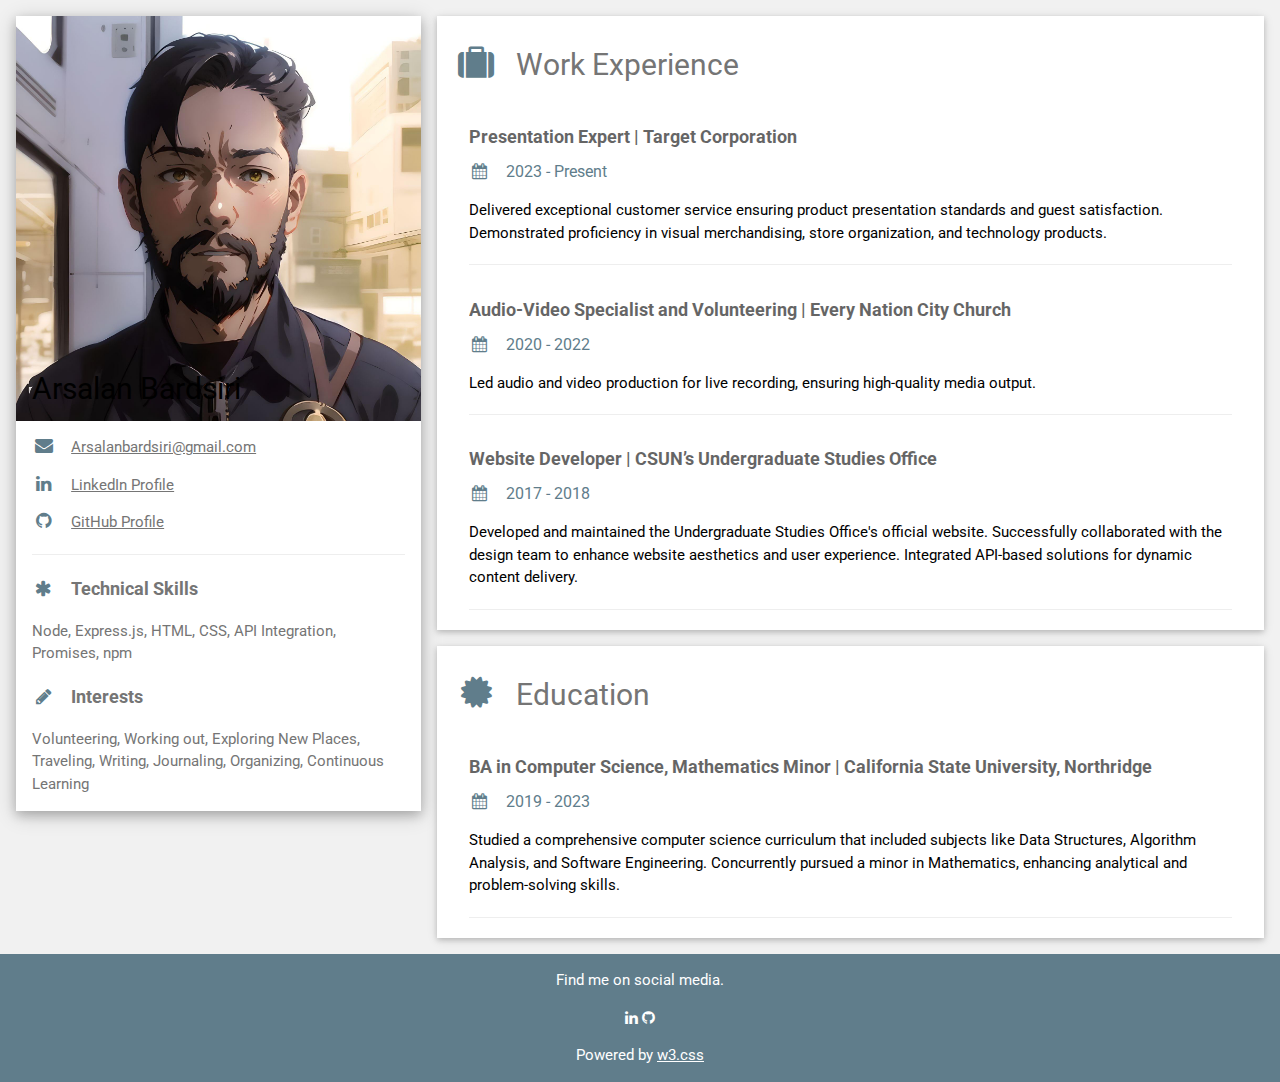
==== resume.html @ 6c51c991 "Repalce with old files, decided to only edit." ====
<!DOCTYPE html>
<html lang="en">
<head>
    <title>Arsalan Bardsiri's Resume</title>
    <meta charset="UTF-8">
    <meta name="viewport" content="width=device-width, initial-scale=1">
    <link rel="stylesheet" href="https://www.w3schools.com/w3css/4/w3.css">
    <link rel='stylesheet' href='https://fonts.googleapis.com/css?family=Roboto'>
    <link rel="stylesheet" href="https://cdnjs.cloudflare.com/ajax/libs/font-awesome/4.7.0/css/font-awesome.min.css">
    <style>
        html,body,h1,h2,h3,h4,h5,h6 {font-family: "Roboto", sans-serif}
    </style>
</head>
<body class="w3-light-grey">

<!-- Page Container -->
<div class="w3-content w3-margin-top" style="max-width:1400px;">

  <!-- The Grid -->
  <div class="w3-row-padding">
  
    <!-- Left Column -->
    <div class="w3-third">
    
      <div class="w3-white w3-text-grey w3-card-4">
        <div class="w3-display-container">
          <!-- Placeholder for profile image -->
          <img src="assets/images/profile.png" style="width:100%" alt="Avatar">
          <div class="w3-display-bottomleft w3-container w3-text-black">
            <h2>Arsalan Bardsiri</h2>
          </div>
        </div>
        <div class="w3-container">
          <p><i class="fa fa-envelope fa-fw w3-margin-right w3-large w3-text-blue-grey"></i><a href="mailto:Arsalanbardsiri@gmail.com">Arsalanbardsiri@gmail.com</a></p>
          <p><i class="fa fa-linkedin fa-fw w3-margin-right w3-large w3-text-blue-grey"></i><a href="https://www.linkedin.com/in/arsalan-bardsiri/">LinkedIn Profile</a></p>
          <p><i class="fa fa-github fa-fw w3-margin-right w3-large w3-text-blue-grey"></i><a href="https://github.com/arsalanbardsiri">GitHub Profile</a></p>
          <hr>

          <p class="w3-large w3-text-theme"><b><i class="fa fa-asterisk fa-fw w3-margin-right w3-text-blue-grey"></i>Technical Skills</b></p>
          <p>Node, Express.js, HTML, CSS, API Integration, Promises, npm</p>

          <p class="w3-large w3-text-theme"><b><i class="fa fa-pencil fa-fw w3-margin-right w3-text-blue-grey"></i>Interests</b></p>
          <p>Volunteering, Working out, Exploring New Places, Traveling, Writing, Journaling, Organizing, Continuous Learning</p>
        </div>
      </div><br>

    <!-- End Left Column -->
    </div>

    <!-- Right Column -->
    <div class="w3-twothird">
    
      <div class="w3-container w3-card w3-white w3-margin-bottom">
        <h2 class="w3-text-grey w3-padding-16"><i class="fa fa-suitcase fa-fw w3-margin-right w3-xxlarge w3-text-blue-grey"></i>Work Experience</h2>
        <!-- Work Experience 1 -->
        <div class="w3-container">
          <h5 class="w3-opacity"><b>Presentation Expert | Target Corporation</b></h5>
          <h6 class="w3-text-blue-grey"><i class="fa fa-calendar fa-fw w3-margin-right"></i>2023 - Present</h6>
          <p>Delivered exceptional customer service ensuring product presentation standards and guest satisfaction. Demonstrated proficiency in visual merchandising, store organization, and technology products.</p>
          <hr>
        </div>
        <!-- Work Experience 2 -->
        <div class="w3-container">
          <h5 class="w3-opacity"><b>Audio-Video Specialist and Volunteering | Every Nation City Church</b></h5>
          <h6 class="w3-text-blue-grey"><i class="fa fa-calendar fa-fw w3-margin-right"></i>2020 - 2022</h6>
          <p>Led audio and video production for live recording, ensuring high-quality media output.</p>
          <hr>
        </div>
        <!-- Work Experience 3 -->
        <div class="w3-container">
          <h5 class="w3-opacity"><b>Website Developer | CSUN’s Undergraduate Studies Office</b></h5>
          <h6 class="w3-text-blue-grey"><i class="fa fa-calendar fa-fw w3-margin-right"></i>2017 - 2018</h6>
          <p>Developed and maintained the Undergraduate Studies Office's official website. Successfully collaborated with the design team to enhance website aesthetics and user experience. Integrated API-based solutions for dynamic content delivery.</p>
          <hr>
        </div>
      </div>

      <div class="w3-container w3-card w3-white">
        <h2 class="w3-text-grey w3-padding-16"><i class="fa fa-certificate fa-fw w3-margin-right w3-xxlarge w3-text-blue-grey"></i>Education</h2>
        <!-- Education 1 -->
        <div class="w3-container">
          <h5 class="w3-opacity"><b>BA in Computer Science, Mathematics Minor | California State University, Northridge</b></h5>
          <h6 class="w3-text-blue-grey"><i class="fa fa-calendar fa-fw w3-margin-right"></i>2019 - 2023</h6>
          <p>Studied a comprehensive computer science curriculum that included subjects like Data Structures, Algorithm Analysis, and Software Engineering. Concurrently pursued a minor in Mathematics, enhancing analytical and problem-solving skills.</p>
          <hr>
        </div>
      </div>

    <!-- End Right Column -->
    </div>
    
  <!-- End Grid -->
  </div>
  
  <!-- Footer -->
  <footer class="w3-container w3-blue-grey w3-center w3-margin-top">
    <p>Find me on social media.</p>
    <i class="fa fa-linkedin w3-hover-opacity"></i>
    <i class="fa fa-github w3-hover-opacity"></i>
    <p>Powered by <a href="https://www.w3schools.com/w3css/default.asp" target="_blank" class="w3-hover-text-green">w3.css</a></p>
  </footer>

<!-- End Page Container -->
</div>
</body>
</html>
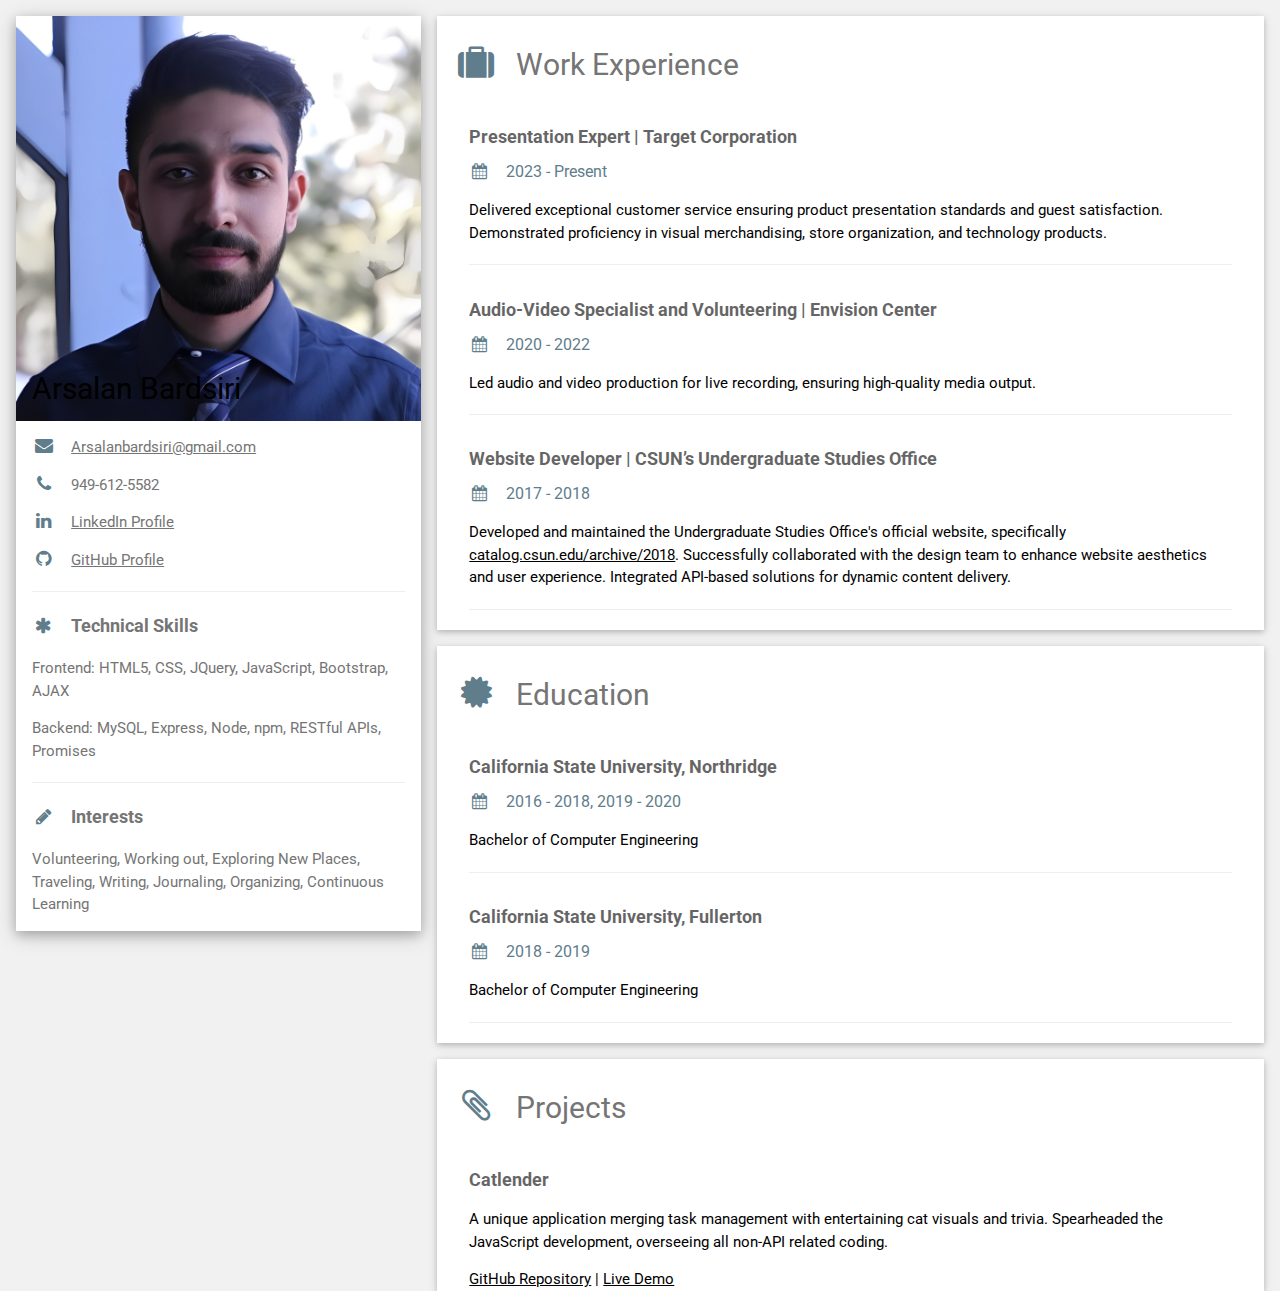
==== commit 9d8de833: "digital resume update." ====
--- a/resume.html
+++ b/resume.html
@@ -1,9 +1,9 @@
 <!DOCTYPE html>
 <html lang="en">
 <head>
-    <title>Arsalan Bardsiri's Resume</title>
     <meta charset="UTF-8">
     <meta name="viewport" content="width=device-width, initial-scale=1">
+    <title>Arsalan Bardsiri's Resume</title>
     <link rel="stylesheet" href="https://www.w3schools.com/w3css/4/w3.css">
     <link rel='stylesheet' href='https://fonts.googleapis.com/css?family=Roboto'>
     <link rel="stylesheet" href="https://cdnjs.cloudflare.com/ajax/libs/font-awesome/4.7.0/css/font-awesome.min.css">
@@ -12,95 +12,81 @@
     </style>
 </head>
 <body class="w3-light-grey">
+<div class="w3-content w3-margin-top" style="max-width:1400px;">
+    <div class="w3-row-padding">
+        <div class="w3-third">
+            <div class="w3-white w3-text-grey w3-card-4">
+                <div class="w3-display-container">
+                    <img src="assets/images/profile.png" style="width:100%" alt="Avatar">
+                    <div class="w3-display-bottomleft w3-container w3-text-black">
+                        <h2>Arsalan Bardsiri</h2>
+                    </div>
+                </div>
+                <div class="w3-container">
+                    <p><i class="fa fa-envelope fa-fw w3-margin-right w3-large w3-text-blue-grey"></i><a href="mailto:Arsalanbardsiri@gmail.com">Arsalanbardsiri@gmail.com</a></p>
+                    <p><i class="fa fa-phone fa-fw w3-margin-right w3-large w3-text-blue-grey"></i>949-612-5582</p>
+                    <p><i class="fa fa-linkedin fa-fw w3-margin-right w3-large w3-text-blue-grey"></i><a href="https://www.linkedin.com/in/arsalan-bardsiri/">LinkedIn Profile</a></p>
+                    <p><i class="fa fa-github fa-fw w3-margin-right w3-large w3-text-blue-grey"></i><a href="https://github.com/arsalanbardsiri">GitHub Profile</a></p>
+                    <hr>
+                    <p class="w3-large w3-text-theme"><b><i class="fa fa-asterisk fa-fw w3-margin-right w3-text-blue-grey"></i>Technical Skills</b></p>
+                    <p>Frontend: HTML5, CSS, JQuery, JavaScript, Bootstrap, AJAX</p>
+                    <p>Backend: MySQL, Express, Node, npm, RESTful APIs, Promises</p>
+                    <hr>
+                    <p class="w3-large w3-text-theme"><b><i class="fa fa-pencil fa-fw w3-margin-right w3-text-blue-grey"></i>Interests</b></p>
+                    <p>Volunteering, Working out, Exploring New Places, Traveling, Writing, Journaling, Organizing, Continuous Learning</p>
+                </div>
+            </div><br>
+        </div>
 
-<!-- Page Container -->
-<div class="w3-content w3-margin-top" style="max-width:1400px;">
+        <div class="w3-twothird">
+            <div class="w3-container w3-card w3-white w3-margin-bottom">
+                <h2 class="w3-text-grey w3-padding-16"><i class="fa fa-suitcase fa-fw w3-margin-right w3-xxlarge w3-text-blue-grey"></i>Work Experience</h2>
+                <div class="w3-container">
+                    <h5 class="w3-opacity"><b>Presentation Expert | Target Corporation</b></h5>
+                    <h6 class="w3-text-blue-grey"><i class="fa fa-calendar fa-fw w3-margin-right"></i>2023 - Present</h6>
+                    <p>Delivered exceptional customer service ensuring product presentation standards and guest satisfaction. Demonstrated proficiency in visual merchandising, store organization, and technology products.</p>
+                    <hr>
+                </div>
+                <div class="w3-container">
+                    <h5 class="w3-opacity"><b>Audio-Video Specialist and Volunteering | Envision Center</b></h5>
+                    <h6 class="w3-text-blue-grey"><i class="fa fa-calendar fa-fw w3-margin-right"></i>2020 - 2022</h6>
+                    <p>Led audio and video production for live recording, ensuring high-quality media output.</p>
+                    <hr>
+                </div>
+                <div class="w3-container">
+                    <h5 class="w3-opacity"><b>Website Developer | CSUN’s Undergraduate Studies Office</b></h5>
+                    <h6 class="w3-text-blue-grey"><i class="fa fa-calendar fa-fw w3-margin-right"></i>2017 - 2018</h6>
+                    <p>Developed and maintained the Undergraduate Studies Office's official website, specifically <a href="https://catalog.csun.edu/archive/2018" target="_blank">catalog.csun.edu/archive/2018</a>. Successfully collaborated with the design team to enhance website aesthetics and user experience. Integrated API-based solutions for dynamic content delivery.</p>
+                    <hr>
+                </div>
+            </div>
 
-  <!-- The Grid -->
-  <div class="w3-row-padding">
-  
-    <!-- Left Column -->
-    <div class="w3-third">
-    
-      <div class="w3-white w3-text-grey w3-card-4">
-        <div class="w3-display-container">
-          <!-- Placeholder for profile image -->
-          <img src="assets/images/profile.png" style="width:100%" alt="Avatar">
-          <div class="w3-display-bottomleft w3-container w3-text-black">
-            <h2>Arsalan Bardsiri</h2>
-          </div>
+            <div class="w3-container w3-card w3-white w3-margin-bottom">
+                <h2 class="w3-text-grey w3-padding-16"><i class="fa fa-certificate fa-fw w3-margin-right w3-xxlarge w3-text-blue-grey"></i>Education</h2>
+                <div class="w3-container">
+                    <h5 class="w3-opacity"><b>California State University, Northridge</b></h5>
+                    <h6 class="w3-text-blue-grey"><i class="fa fa-calendar fa-fw w3-margin-right"></i>2016 - 2018, 2019 - 2020</h6>
+                    <p>Bachelor of Computer Engineering</p>
+                    <hr>
+                </div>
+                <div class="w3-container">
+                    <h5 class="w3-opacity"><b>California State University, Fullerton</b></h5>
+                    <h6 class="w3-text-blue-grey"><i class="fa fa-calendar fa-fw w3-margin-right"></i>2018 - 2019</h6>
+                    <p>Bachelor of Computer Engineering</p>
+                    <hr>
+                </div>
+            </div>
+
+            <div class="w3-container w3-card w3-white">
+                <h2 class="w3-text-grey w3-padding-16"><i class="fa fa-paperclip fa-fw w3-margin-right w3-xxlarge w3-text-blue-grey"></i>Projects</h2>
+                <div class="w3-container">
+                    <h5 class="w3-opacity"><b>Catlender</b></h5>
+                    <p>A unique application merging task management with entertaining cat visuals and trivia. Spearheaded the JavaScript development, overseeing all non-API related coding.</p>
+                    <a href="https://github.com/arsalanbardsiri/Catlender" target="_blank">GitHub Repository</a> | <a href="https://tdavids215.github.io/Catlender/" target="_blank">Live Demo</a>
+                </div>
+            </div>
         </div>
-        <div class="w3-container">
-          <p><i class="fa fa-envelope fa-fw w3-margin-right w3-large w3-text-blue-grey"></i><a href="mailto:Arsalanbardsiri@gmail.com">Arsalanbardsiri@gmail.com</a></p>
-          <p><i class="fa fa-linkedin fa-fw w3-margin-right w3-large w3-text-blue-grey"></i><a href="https://www.linkedin.com/in/arsalan-bardsiri/">LinkedIn Profile</a></p>
-          <p><i class="fa fa-github fa-fw w3-margin-right w3-large w3-text-blue-grey"></i><a href="https://github.com/arsalanbardsiri">GitHub Profile</a></p>
-          <hr>
-
-          <p class="w3-large w3-text-theme"><b><i class="fa fa-asterisk fa-fw w3-margin-right w3-text-blue-grey"></i>Technical Skills</b></p>
-          <p>Node, Express.js, HTML, CSS, API Integration, Promises, npm</p>
-
-          <p class="w3-large w3-text-theme"><b><i class="fa fa-pencil fa-fw w3-margin-right w3-text-blue-grey"></i>Interests</b></p>
-          <p>Volunteering, Working out, Exploring New Places, Traveling, Writing, Journaling, Organizing, Continuous Learning</p>
-        </div>
-      </div><br>
-
-    <!-- End Left Column -->
     </div>
-
-    <!-- Right Column -->
-    <div class="w3-twothird">
-    
-      <div class="w3-container w3-card w3-white w3-margin-bottom">
-        <h2 class="w3-text-grey w3-padding-16"><i class="fa fa-suitcase fa-fw w3-margin-right w3-xxlarge w3-text-blue-grey"></i>Work Experience</h2>
-        <!-- Work Experience 1 -->
-        <div class="w3-container">
-          <h5 class="w3-opacity"><b>Presentation Expert | Target Corporation</b></h5>
-          <h6 class="w3-text-blue-grey"><i class="fa fa-calendar fa-fw w3-margin-right"></i>2023 - Present</h6>
-          <p>Delivered exceptional customer service ensuring product presentation standards and guest satisfaction. Demonstrated proficiency in visual merchandising, store organization, and technology products.</p>
-          <hr>
-        </div>
-        <!-- Work Experience 2 -->
-        <div class="w3-container">
-          <h5 class="w3-opacity"><b>Audio-Video Specialist and Volunteering | Every Nation City Church</b></h5>
-          <h6 class="w3-text-blue-grey"><i class="fa fa-calendar fa-fw w3-margin-right"></i>2020 - 2022</h6>
-          <p>Led audio and video production for live recording, ensuring high-quality media output.</p>
-          <hr>
-        </div>
-        <!-- Work Experience 3 -->
-        <div class="w3-container">
-          <h5 class="w3-opacity"><b>Website Developer | CSUN’s Undergraduate Studies Office</b></h5>
-          <h6 class="w3-text-blue-grey"><i class="fa fa-calendar fa-fw w3-margin-right"></i>2017 - 2018</h6>
-          <p>Developed and maintained the Undergraduate Studies Office's official website. Successfully collaborated with the design team to enhance website aesthetics and user experience. Integrated API-based solutions for dynamic content delivery.</p>
-          <hr>
-        </div>
-      </div>
-
-      <div class="w3-container w3-card w3-white">
-        <h2 class="w3-text-grey w3-padding-16"><i class="fa fa-certificate fa-fw w3-margin-right w3-xxlarge w3-text-blue-grey"></i>Education</h2>
-        <!-- Education 1 -->
-        <div class="w3-container">
-          <h5 class="w3-opacity"><b>BA in Computer Science, Mathematics Minor | California State University, Northridge</b></h5>
-          <h6 class="w3-text-blue-grey"><i class="fa fa-calendar fa-fw w3-margin-right"></i>2019 - 2023</h6>
-          <p>Studied a comprehensive computer science curriculum that included subjects like Data Structures, Algorithm Analysis, and Software Engineering. Concurrently pursued a minor in Mathematics, enhancing analytical and problem-solving skills.</p>
-          <hr>
-        </div>
-      </div>
-
-    <!-- End Right Column -->
-    </div>
-    
-  <!-- End Grid -->
-  </div>
-  
-  <!-- Footer -->
-  <footer class="w3-container w3-blue-grey w3-center w3-margin-top">
-    <p>Find me on social media.</p>
-    <i class="fa fa-linkedin w3-hover-opacity"></i>
-    <i class="fa fa-github w3-hover-opacity"></i>
-    <p>Powered by <a href="https://www.w3schools.com/w3css/default.asp" target="_blank" class="w3-hover-text-green">w3.css</a></p>
-  </footer>
-
-<!-- End Page Container -->
 </div>
 </body>
 </html>
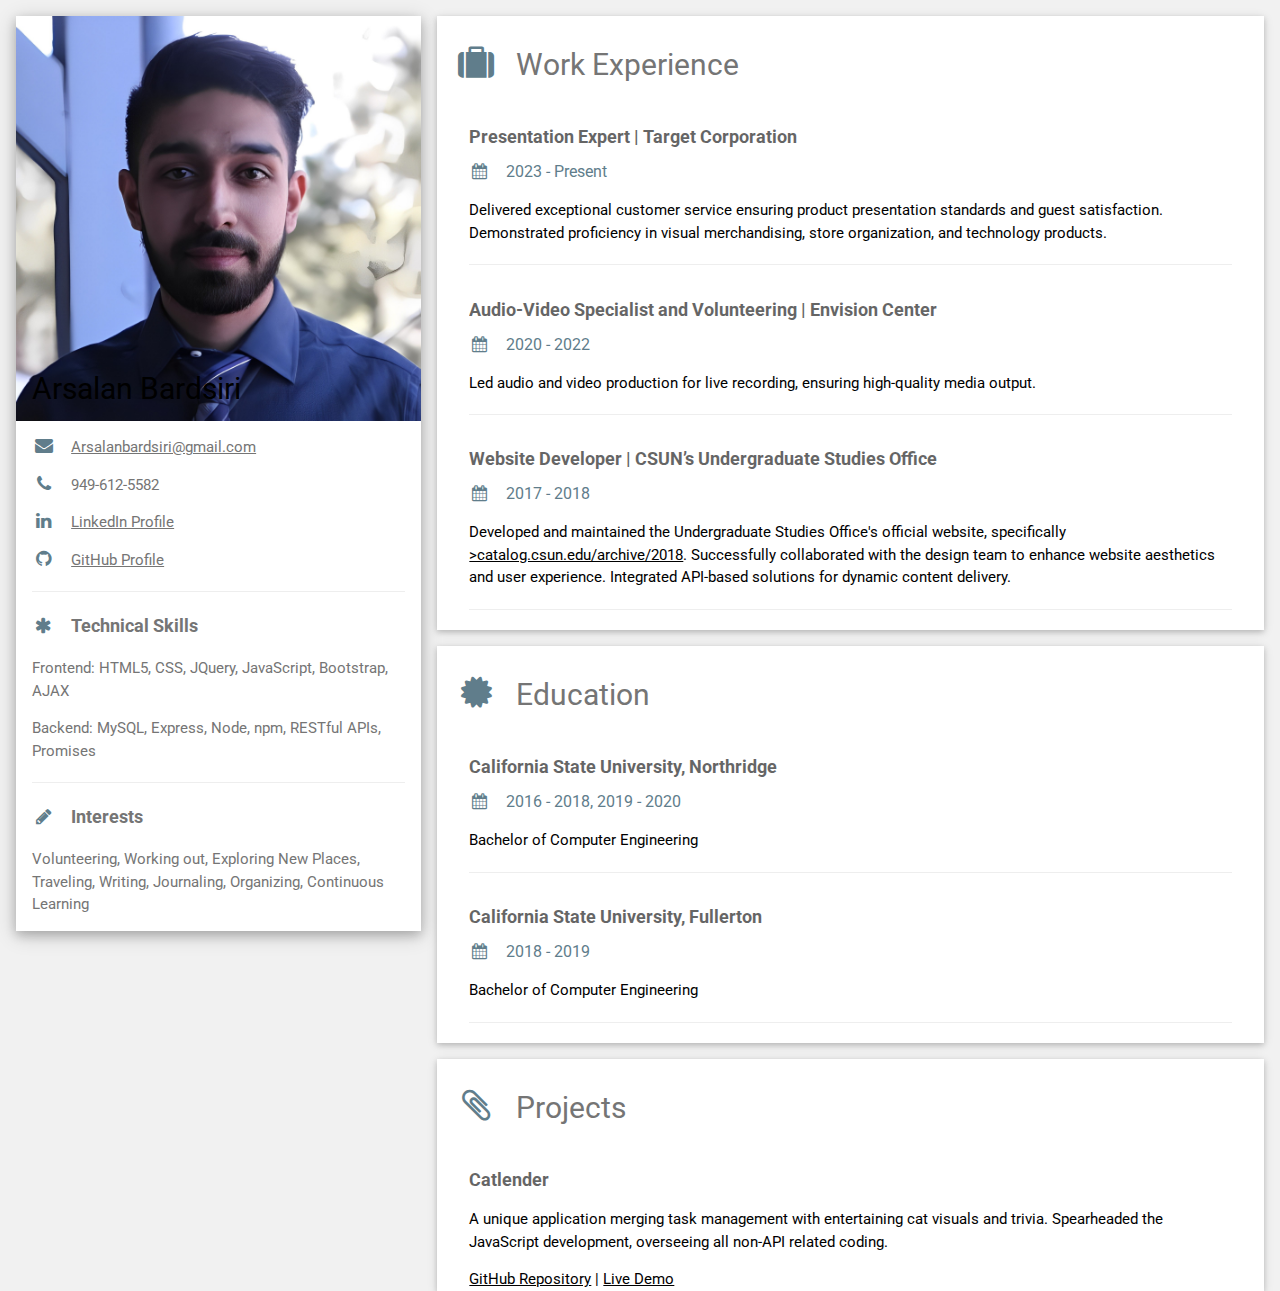
==== commit c0cfb122: "Resume updated." ====
--- a/resume.html
+++ b/resume.html
@@ -1,92 +1,222 @@
 <!DOCTYPE html>
 <html lang="en">
-<head>
-    <meta charset="UTF-8">
-    <meta name="viewport" content="width=device-width, initial-scale=1">
+  <head>
+    <meta charset="UTF-8" />
+    <meta name="viewport" content="width=device-width, initial-scale=1" />
     <title>Arsalan Bardsiri's Resume</title>
-    <link rel="stylesheet" href="https://www.w3schools.com/w3css/4/w3.css">
-    <link rel='stylesheet' href='https://fonts.googleapis.com/css?family=Roboto'>
-    <link rel="stylesheet" href="https://cdnjs.cloudflare.com/ajax/libs/font-awesome/4.7.0/css/font-awesome.min.css">
+    <link rel="stylesheet" href="https://www.w3schools.com/w3css/4/w3.css" />
+    <link
+      rel="stylesheet"
+      href="https://fonts.googleapis.com/css?family=Roboto"
+    />
+    <link
+      rel="stylesheet"
+      href="https://cdnjs.cloudflare.com/ajax/libs/font-awesome/4.7.0/css/font-awesome.min.css"
+    />
     <style>
-        html,body,h1,h2,h3,h4,h5,h6 {font-family: "Roboto", sans-serif}
+      html,
+      body,
+      h1,
+      h2,
+      h3,
+      h4,
+      h5,
+      h6 {
+        font-family: "Roboto", sans-serif;
+      }
     </style>
-</head>
-<body class="w3-light-grey">
-<div class="w3-content w3-margin-top" style="max-width:1400px;">
-    <div class="w3-row-padding">
+  </head>
+  <body class="w3-light-grey">
+    <div class="w3-content w3-margin-top" style="max-width: 1400px">
+      <div class="w3-row-padding">
         <div class="w3-third">
-            <div class="w3-white w3-text-grey w3-card-4">
-                <div class="w3-display-container">
-                    <img src="assets/images/profile.png" style="width:100%" alt="Avatar">
-                    <div class="w3-display-bottomleft w3-container w3-text-black">
-                        <h2>Arsalan Bardsiri</h2>
-                    </div>
-                </div>
-                <div class="w3-container">
-                    <p><i class="fa fa-envelope fa-fw w3-margin-right w3-large w3-text-blue-grey"></i><a href="mailto:Arsalanbardsiri@gmail.com">Arsalanbardsiri@gmail.com</a></p>
-                    <p><i class="fa fa-phone fa-fw w3-margin-right w3-large w3-text-blue-grey"></i>949-612-5582</p>
-                    <p><i class="fa fa-linkedin fa-fw w3-margin-right w3-large w3-text-blue-grey"></i><a href="https://www.linkedin.com/in/arsalan-bardsiri/">LinkedIn Profile</a></p>
-                    <p><i class="fa fa-github fa-fw w3-margin-right w3-large w3-text-blue-grey"></i><a href="https://github.com/arsalanbardsiri">GitHub Profile</a></p>
-                    <hr>
-                    <p class="w3-large w3-text-theme"><b><i class="fa fa-asterisk fa-fw w3-margin-right w3-text-blue-grey"></i>Technical Skills</b></p>
-                    <p>Frontend: HTML5, CSS, JQuery, JavaScript, Bootstrap, AJAX</p>
-                    <p>Backend: MySQL, Express, Node, npm, RESTful APIs, Promises</p>
-                    <hr>
-                    <p class="w3-large w3-text-theme"><b><i class="fa fa-pencil fa-fw w3-margin-right w3-text-blue-grey"></i>Interests</b></p>
-                    <p>Volunteering, Working out, Exploring New Places, Traveling, Writing, Journaling, Organizing, Continuous Learning</p>
-                </div>
-            </div><br>
+          <div class="w3-white w3-text-grey w3-card-4">
+            <div class="w3-display-container">
+              <img
+                src="assets/images/profile.png"
+                style="width: 100%"
+                alt="Avatar"
+              />
+              <div class="w3-display-bottomleft w3-container w3-text-black">
+                <h2>Arsalan Bardsiri</h2>
+              </div>
+            </div>
+            <div class="w3-container">
+              <p>
+                <i
+                  class="fa fa-envelope fa-fw w3-margin-right w3-large w3-text-blue-grey"
+                ></i
+                ><a href="mailto:Arsalanbardsiri@gmail.com"
+                  >Arsalanbardsiri@gmail.com</a
+                >
+              </p>
+              <p>
+                <i
+                  class="fa fa-phone fa-fw w3-margin-right w3-large w3-text-blue-grey"
+                ></i
+                >949-612-5582
+              </p>
+              <p>
+                <i
+                  class="fa fa-linkedin fa-fw w3-margin-right w3-large w3-text-blue-grey"
+                ></i
+                ><a href="https://www.linkedin.com/in/arsalan-bardsiri/"
+                  >LinkedIn Profile</a
+                >
+              </p>
+              <p>
+                <i
+                  class="fa fa-github fa-fw w3-margin-right w3-large w3-text-blue-grey"
+                ></i
+                ><a href="https://github.com/arsalanbardsiri">GitHub Profile</a>
+              </p>
+              <hr />
+              <p class="w3-large w3-text-theme">
+                <b
+                  ><i
+                    class="fa fa-asterisk fa-fw w3-margin-right w3-text-blue-grey"
+                  ></i
+                  >Technical Skills</b
+                >
+              </p>
+              <p>Frontend: HTML5, CSS, JQuery, JavaScript, Bootstrap, AJAX</p>
+              <p>Backend: MySQL, Express, Node, npm, RESTful APIs, Promises</p>
+              <hr />
+              <p class="w3-large w3-text-theme">
+                <b
+                  ><i
+                    class="fa fa-pencil fa-fw w3-margin-right w3-text-blue-grey"
+                  ></i
+                  >Interests</b
+                >
+              </p>
+              <p>
+                Volunteering, Working out, Exploring New Places, Traveling,
+                Writing, Journaling, Organizing, Continuous Learning
+              </p>
+            </div>
+          </div>
+          <br />
         </div>
 
         <div class="w3-twothird">
-            <div class="w3-container w3-card w3-white w3-margin-bottom">
-                <h2 class="w3-text-grey w3-padding-16"><i class="fa fa-suitcase fa-fw w3-margin-right w3-xxlarge w3-text-blue-grey"></i>Work Experience</h2>
-                <div class="w3-container">
-                    <h5 class="w3-opacity"><b>Presentation Expert | Target Corporation</b></h5>
-                    <h6 class="w3-text-blue-grey"><i class="fa fa-calendar fa-fw w3-margin-right"></i>2023 - Present</h6>
-                    <p>Delivered exceptional customer service ensuring product presentation standards and guest satisfaction. Demonstrated proficiency in visual merchandising, store organization, and technology products.</p>
-                    <hr>
-                </div>
-                <div class="w3-container">
-                    <h5 class="w3-opacity"><b>Audio-Video Specialist and Volunteering | Envision Center</b></h5>
-                    <h6 class="w3-text-blue-grey"><i class="fa fa-calendar fa-fw w3-margin-right"></i>2020 - 2022</h6>
-                    <p>Led audio and video production for live recording, ensuring high-quality media output.</p>
-                    <hr>
-                </div>
-                <div class="w3-container">
-                    <h5 class="w3-opacity"><b>Website Developer | CSUN’s Undergraduate Studies Office</b></h5>
-                    <h6 class="w3-text-blue-grey"><i class="fa fa-calendar fa-fw w3-margin-right"></i>2017 - 2018</h6>
-                    <p>Developed and maintained the Undergraduate Studies Office's official website, specifically <a href="https://catalog.csun.edu/archive/2018" target="_blank">catalog.csun.edu/archive/2018</a>. Successfully collaborated with the design team to enhance website aesthetics and user experience. Integrated API-based solutions for dynamic content delivery.</p>
-                    <hr>
-                </div>
-            </div>
+          <div class="w3-container w3-card w3-white w3-margin-bottom">
+            <h2 class="w3-text-grey w3-padding-16">
+              <i
+                class="fa fa-suitcase fa-fw w3-margin-right w3-xxlarge w3-text-blue-grey"
+              ></i
+              >Work Experience
+            </h2>
+            <div class="w3-container">
+              <h5 class="w3-opacity">
+                <b>Presentation Expert | Target Corporation</b>
+              </h5>
+              <h6 class="w3-text-blue-grey">
+                <i class="fa fa-calendar fa-fw w3-margin-right"></i>2023 -
+                Present
+              </h6>
+              <p>
+                Delivered exceptional customer service ensuring product
+                presentation standards and guest satisfaction. Demonstrated
+                proficiency in visual merchandising, store organization, and
+                technology products.
+              </p>
+              <hr />
+            </div>
+            <div class="w3-container">
+              <h5 class="w3-opacity">
+                <b>Audio-Video Specialist and Volunteering | Envision Center</b>
+              </h5>
+              <h6 class="w3-text-blue-grey">
+                <i class="fa fa-calendar fa-fw w3-margin-right"></i>2020 - 2022
+              </h6>
+              <p>
+                Led audio and video production for live recording, ensuring
+                high-quality media output.
+              </p>
+              <hr />
+            </div>
+            <div class="w3-container">
+              <h5 class="w3-opacity">
+                <b>Website Developer | CSUN’s Undergraduate Studies Office</b>
+              </h5>
+              <h6 class="w3-text-blue-grey">
+                <i class="fa fa-calendar fa-fw w3-margin-right"></i>2017 - 2018
+              </h6>
+              <p>
+                Developed and maintained the Undergraduate Studies Office's
+                official website, specifically
+                <a
+                  href="https://catalog.csun.edu/archive/2018"
+                  target="_blank"
+                  rel="noopener"
+                >
+                  >catalog.csun.edu/archive/2018</a
+                >. Successfully collaborated with the design team to enhance
+                website aesthetics and user experience. Integrated API-based
+                solutions for dynamic content delivery.
+              </p>
+              <hr />
+            </div>
+          </div>
 
-            <div class="w3-container w3-card w3-white w3-margin-bottom">
-                <h2 class="w3-text-grey w3-padding-16"><i class="fa fa-certificate fa-fw w3-margin-right w3-xxlarge w3-text-blue-grey"></i>Education</h2>
-                <div class="w3-container">
-                    <h5 class="w3-opacity"><b>California State University, Northridge</b></h5>
-                    <h6 class="w3-text-blue-grey"><i class="fa fa-calendar fa-fw w3-margin-right"></i>2016 - 2018, 2019 - 2020</h6>
-                    <p>Bachelor of Computer Engineering</p>
-                    <hr>
-                </div>
-                <div class="w3-container">
-                    <h5 class="w3-opacity"><b>California State University, Fullerton</b></h5>
-                    <h6 class="w3-text-blue-grey"><i class="fa fa-calendar fa-fw w3-margin-right"></i>2018 - 2019</h6>
-                    <p>Bachelor of Computer Engineering</p>
-                    <hr>
-                </div>
-            </div>
+          <div class="w3-container w3-card w3-white w3-margin-bottom">
+            <h2 class="w3-text-grey w3-padding-16">
+              <i
+                class="fa fa-certificate fa-fw w3-margin-right w3-xxlarge w3-text-blue-grey"
+              ></i
+              >Education
+            </h2>
+            <div class="w3-container">
+              <h5 class="w3-opacity">
+                <b>California State University, Northridge</b>
+              </h5>
+              <h6 class="w3-text-blue-grey">
+                <i class="fa fa-calendar fa-fw w3-margin-right"></i>2016 - 2018,
+                2019 - 2020
+              </h6>
+              <p>Bachelor of Computer Engineering</p>
+              <hr />
+            </div>
+            <div class="w3-container">
+              <h5 class="w3-opacity">
+                <b>California State University, Fullerton</b>
+              </h5>
+              <h6 class="w3-text-blue-grey">
+                <i class="fa fa-calendar fa-fw w3-margin-right"></i>2018 - 2019
+              </h6>
+              <p>Bachelor of Computer Engineering</p>
+              <hr />
+            </div>
+          </div>
 
-            <div class="w3-container w3-card w3-white">
-                <h2 class="w3-text-grey w3-padding-16"><i class="fa fa-paperclip fa-fw w3-margin-right w3-xxlarge w3-text-blue-grey"></i>Projects</h2>
-                <div class="w3-container">
-                    <h5 class="w3-opacity"><b>Catlender</b></h5>
-                    <p>A unique application merging task management with entertaining cat visuals and trivia. Spearheaded the JavaScript development, overseeing all non-API related coding.</p>
-                    <a href="https://github.com/arsalanbardsiri/Catlender" target="_blank">GitHub Repository</a> | <a href="https://tdavids215.github.io/Catlender/" target="_blank">Live Demo</a>
-                </div>
-            </div>
+          <div class="w3-container w3-card w3-white">
+            <h2 class="w3-text-grey w3-padding-16">
+              <i
+                class="fa fa-paperclip fa-fw w3-margin-right w3-xxlarge w3-text-blue-grey"
+              ></i
+              >Projects
+            </h2>
+            <div class="w3-container">
+              <h5 class="w3-opacity"><b>Catlender</b></h5>
+              <p>
+                A unique application merging task management with entertaining
+                cat visuals and trivia. Spearheaded the JavaScript development,
+                overseeing all non-API related coding.
+              </p>
+              <a
+                href="https://github.com/arsalanbardsiri/Catlender"
+                target="_blank"
+                >GitHub Repository</a
+              >
+              |
+              <a href="https://tdavids215.github.io/Catlender/" target="_blank"
+                >Live Demo</a
+              >
+            </div>
+          </div>
         </div>
+      </div>
     </div>
-</div>
-</body>
+  </body>
 </html>
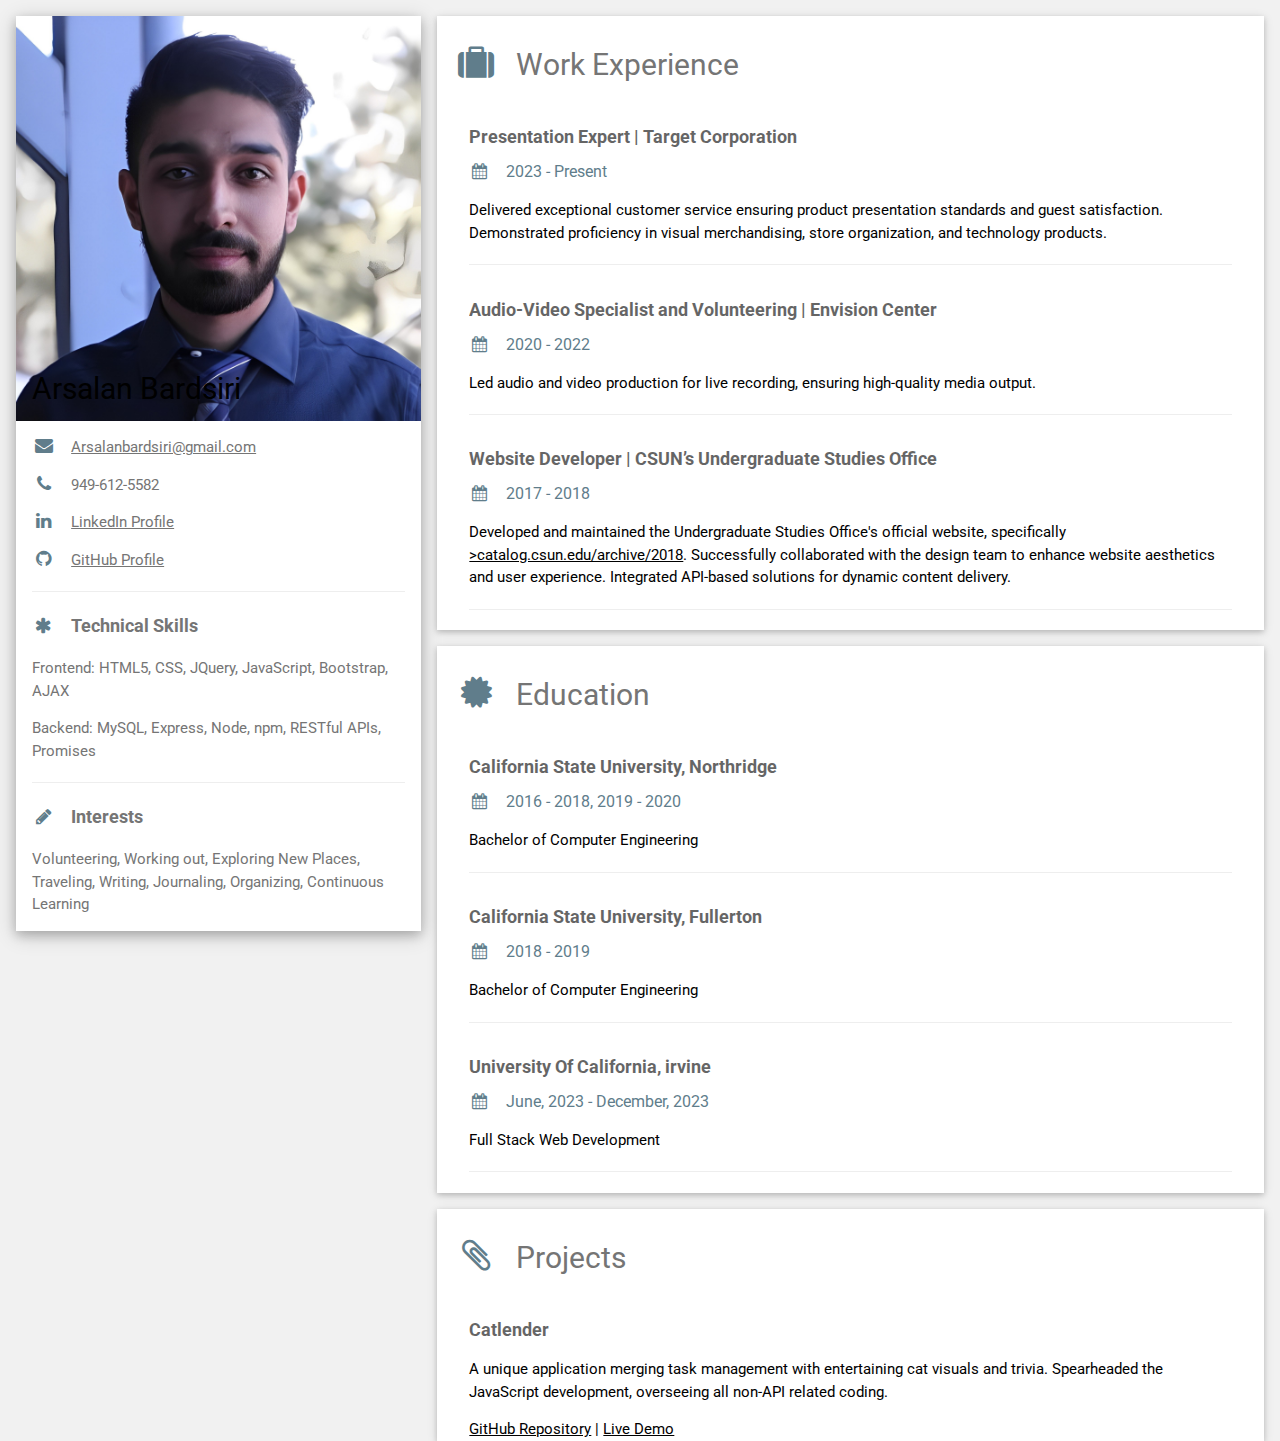
==== commit d1aa5e84: "Updated the digital resume as well." ====
--- a/resume.html
+++ b/resume.html
@@ -188,6 +188,16 @@
               <p>Bachelor of Computer Engineering</p>
               <hr />
             </div>
+            <div class="w3-container">
+              <h5 class="w3-opacity">
+                <b>University Of California, irvine</b>
+              </h5>
+              <h6 class="w3-text-blue-grey">
+                <i class="fa fa-calendar fa-fw w3-margin-right"></i>June, 2023 - December, 2023
+              </h6>
+              <p>Full Stack Web Development</p>
+              <hr />
+            </div>
           </div>
 
           <div class="w3-container w3-card w3-white">
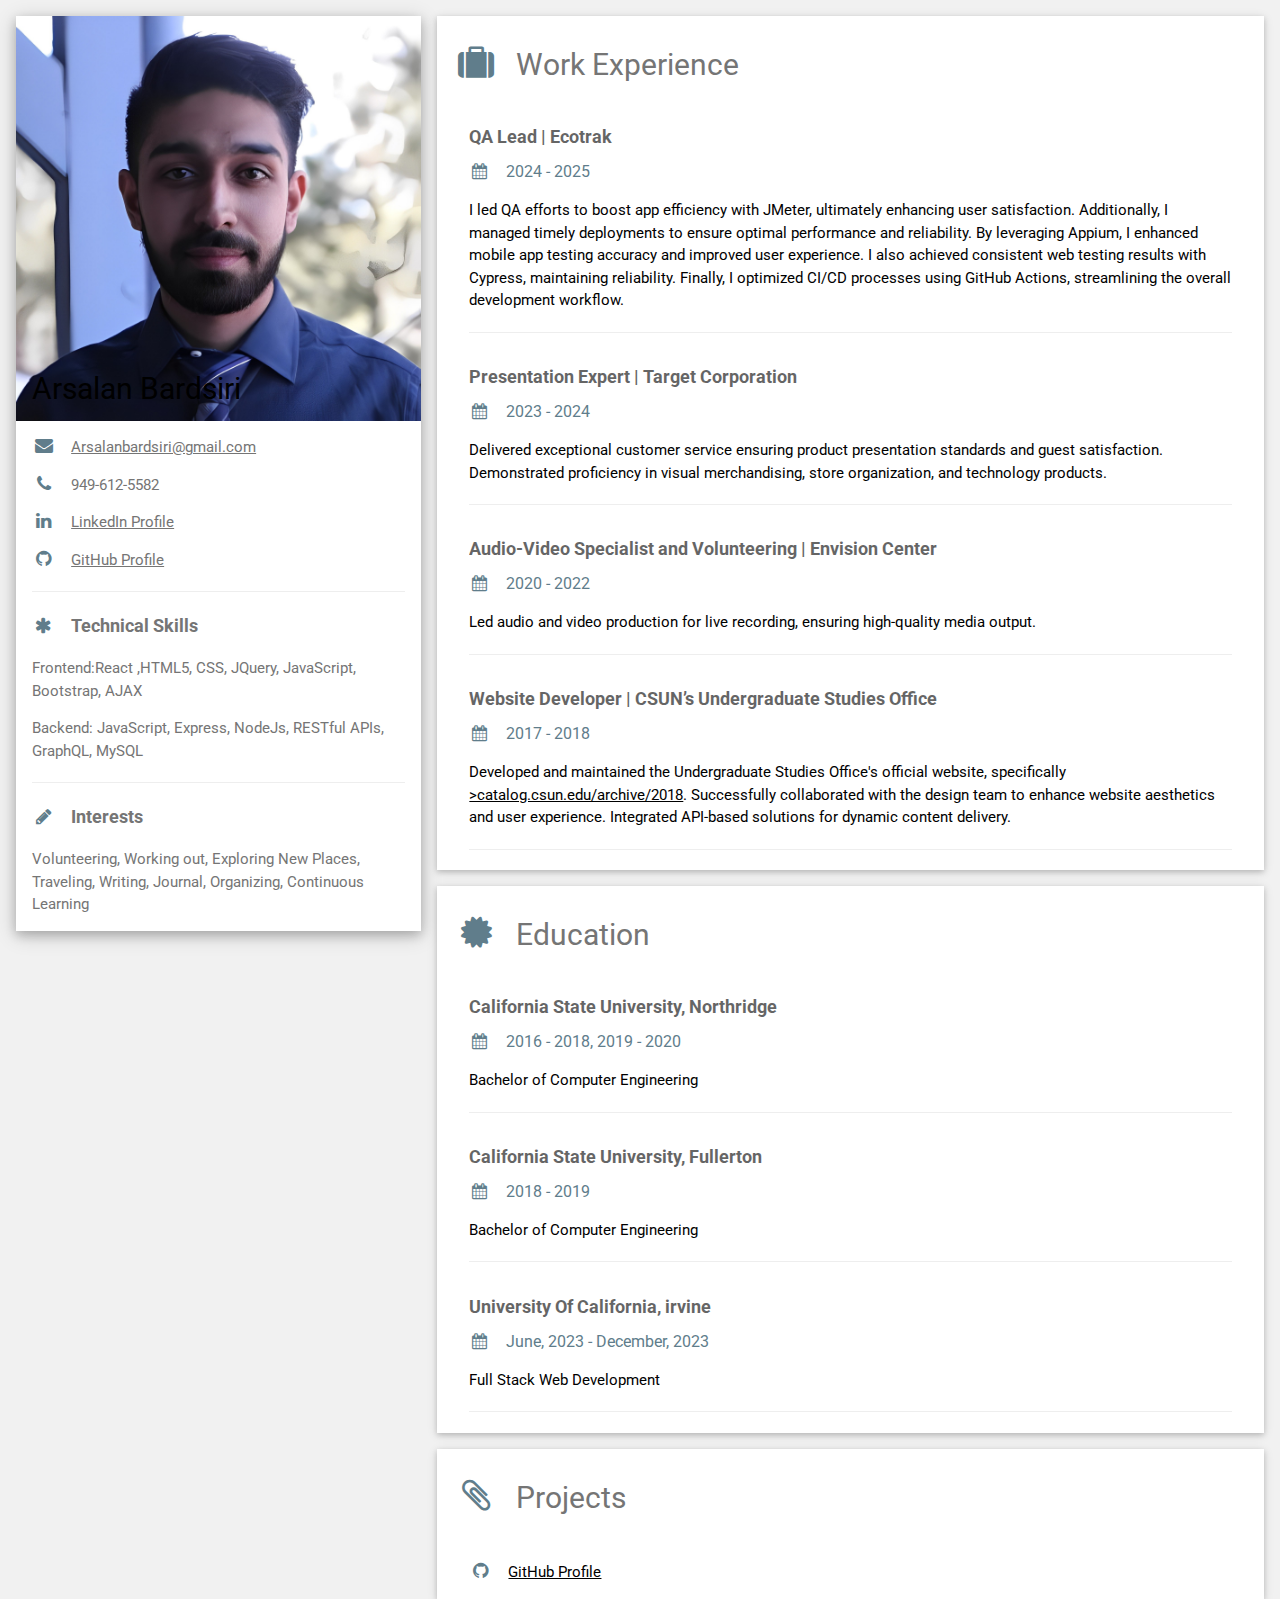
==== commit 57e8110e: "Update resume PDF and resume.html" ====
--- a/resume.html
+++ b/resume.html
@@ -7,12 +7,10 @@
     <link rel="stylesheet" href="https://www.w3schools.com/w3css/4/w3.css" />
     <link
       rel="stylesheet"
-      href="https://fonts.googleapis.com/css?family=Roboto"
-    />
+      href="https://fonts.googleapis.com/css?family=Roboto" />
     <link
       rel="stylesheet"
-      href="https://cdnjs.cloudflare.com/ajax/libs/font-awesome/4.7.0/css/font-awesome.min.css"
-    />
+      href="https://cdnjs.cloudflare.com/ajax/libs/font-awesome/4.7.0/css/font-awesome.min.css" />
     <style>
       html,
       body,
@@ -35,8 +33,7 @@
               <img
                 src="assets/images/profile.png"
                 style="width: 100%"
-                alt="Avatar"
-              />
+                alt="Avatar" />
               <div class="w3-display-bottomleft w3-container w3-text-black">
                 <h2>Arsalan Bardsiri</h2>
               </div>
@@ -44,55 +41,54 @@
             <div class="w3-container">
               <p>
                 <i
-                  class="fa fa-envelope fa-fw w3-margin-right w3-large w3-text-blue-grey"
-                ></i
+                  class="fa fa-envelope fa-fw w3-margin-right w3-large w3-text-blue-grey"></i
                 ><a href="mailto:Arsalanbardsiri@gmail.com"
                   >Arsalanbardsiri@gmail.com</a
                 >
               </p>
               <p>
                 <i
-                  class="fa fa-phone fa-fw w3-margin-right w3-large w3-text-blue-grey"
-                ></i
+                  class="fa fa-phone fa-fw w3-margin-right w3-large w3-text-blue-grey"></i
                 >949-612-5582
               </p>
               <p>
                 <i
-                  class="fa fa-linkedin fa-fw w3-margin-right w3-large w3-text-blue-grey"
-                ></i
+                  class="fa fa-linkedin fa-fw w3-margin-right w3-large w3-text-blue-grey"></i
                 ><a href="https://www.linkedin.com/in/arsalan-bardsiri/"
                   >LinkedIn Profile</a
                 >
               </p>
               <p>
                 <i
-                  class="fa fa-github fa-fw w3-margin-right w3-large w3-text-blue-grey"
-                ></i
+                  class="fa fa-github fa-fw w3-margin-right w3-large w3-text-blue-grey"></i
                 ><a href="https://github.com/arsalanbardsiri">GitHub Profile</a>
               </p>
               <hr />
               <p class="w3-large w3-text-theme">
                 <b
                   ><i
-                    class="fa fa-asterisk fa-fw w3-margin-right w3-text-blue-grey"
-                  ></i
+                    class="fa fa-asterisk fa-fw w3-margin-right w3-text-blue-grey"></i
                   >Technical Skills</b
                 >
               </p>
-              <p>Frontend: HTML5, CSS, JQuery, JavaScript, Bootstrap, AJAX</p>
-              <p>Backend: MySQL, Express, Node, npm, RESTful APIs, Promises</p>
+              <p>
+                Frontend:React ,HTML5, CSS, JQuery, JavaScript, Bootstrap, AJAX
+              </p>
+              <p>
+                Backend: JavaScript, Express, NodeJs, RESTful APIs, GraphQL,
+                MySQL
+              </p>
               <hr />
               <p class="w3-large w3-text-theme">
                 <b
                   ><i
-                    class="fa fa-pencil fa-fw w3-margin-right w3-text-blue-grey"
-                  ></i
+                    class="fa fa-pencil fa-fw w3-margin-right w3-text-blue-grey"></i
                   >Interests</b
                 >
               </p>
               <p>
                 Volunteering, Working out, Exploring New Places, Traveling,
-                Writing, Journaling, Organizing, Continuous Learning
+                Writing, Journal, Organizing, Continuous Learning
               </p>
             </div>
           </div>
@@ -103,17 +99,34 @@
           <div class="w3-container w3-card w3-white w3-margin-bottom">
             <h2 class="w3-text-grey w3-padding-16">
               <i
-                class="fa fa-suitcase fa-fw w3-margin-right w3-xxlarge w3-text-blue-grey"
-              ></i
+                class="fa fa-suitcase fa-fw w3-margin-right w3-xxlarge w3-text-blue-grey"></i
               >Work Experience
             </h2>
             <div class="w3-container">
               <h5 class="w3-opacity">
+                <b>QA Lead | Ecotrak</b>
+              </h5>
+              <h6 class="w3-text-blue-grey">
+                <i class="fa fa-calendar fa-fw w3-margin-right"></i>2024 - 2025
+              </h6>
+              <p>
+                I led QA efforts to boost app efficiency with JMeter, ultimately
+                enhancing user satisfaction. Additionally, I managed timely
+                deployments to ensure optimal performance and reliability. By
+                leveraging Appium, I enhanced mobile app testing accuracy and
+                improved user experience. I also achieved consistent web testing
+                results with Cypress, maintaining reliability. Finally, I
+                optimized CI/CD processes using GitHub Actions, streamlining the
+                overall development workflow.
+              </p>
+              <hr />
+            </div>
+            <div class="w3-container">
+              <h5 class="w3-opacity">
                 <b>Presentation Expert | Target Corporation</b>
               </h5>
               <h6 class="w3-text-blue-grey">
-                <i class="fa fa-calendar fa-fw w3-margin-right"></i>2023 -
-                Present
+                <i class="fa fa-calendar fa-fw w3-margin-right"></i>2023 - 2024
               </h6>
               <p>
                 Delivered exceptional customer service ensuring product
@@ -149,8 +162,7 @@
                 <a
                   href="https://catalog.csun.edu/archive/2018"
                   target="_blank"
-                  rel="noopener"
-                >
+                  rel="noopener">
                   >catalog.csun.edu/archive/2018</a
                 >. Successfully collaborated with the design team to enhance
                 website aesthetics and user experience. Integrated API-based
@@ -163,8 +175,7 @@
           <div class="w3-container w3-card w3-white w3-margin-bottom">
             <h2 class="w3-text-grey w3-padding-16">
               <i
-                class="fa fa-certificate fa-fw w3-margin-right w3-xxlarge w3-text-blue-grey"
-              ></i
+                class="fa fa-certificate fa-fw w3-margin-right w3-xxlarge w3-text-blue-grey"></i
               >Education
             </h2>
             <div class="w3-container">
@@ -193,7 +204,8 @@
                 <b>University Of California, irvine</b>
               </h5>
               <h6 class="w3-text-blue-grey">
-                <i class="fa fa-calendar fa-fw w3-margin-right"></i>June, 2023 - December, 2023
+                <i class="fa fa-calendar fa-fw w3-margin-right"></i>June, 2023 -
+                December, 2023
               </h6>
               <p>Full Stack Web Development</p>
               <hr />
@@ -203,26 +215,16 @@
           <div class="w3-container w3-card w3-white">
             <h2 class="w3-text-grey w3-padding-16">
               <i
-                class="fa fa-paperclip fa-fw w3-margin-right w3-xxlarge w3-text-blue-grey"
-              ></i
+                class="fa fa-paperclip fa-fw w3-margin-right w3-xxlarge w3-text-blue-grey"></i
               >Projects
             </h2>
             <div class="w3-container">
-              <h5 class="w3-opacity"><b>Catlender</b></h5>
-              <p>
-                A unique application merging task management with entertaining
-                cat visuals and trivia. Spearheaded the JavaScript development,
-                overseeing all non-API related coding.
-              </p>
-              <a
-                href="https://github.com/arsalanbardsiri/Catlender"
-                target="_blank"
-                >GitHub Repository</a
-              >
-              |
-              <a href="https://tdavids215.github.io/Catlender/" target="_blank"
-                >Live Demo</a
-              >
+              <h5 class="w3-opacity"><b></b></h5>
+              <p>
+                <i
+                  class="fa fa-github fa-fw w3-margin-right w3-large w3-text-blue-grey"></i
+                ><a href="https://github.com/arsalanbardsiri">GitHub Profile</a>
+              </p>
             </div>
           </div>
         </div>
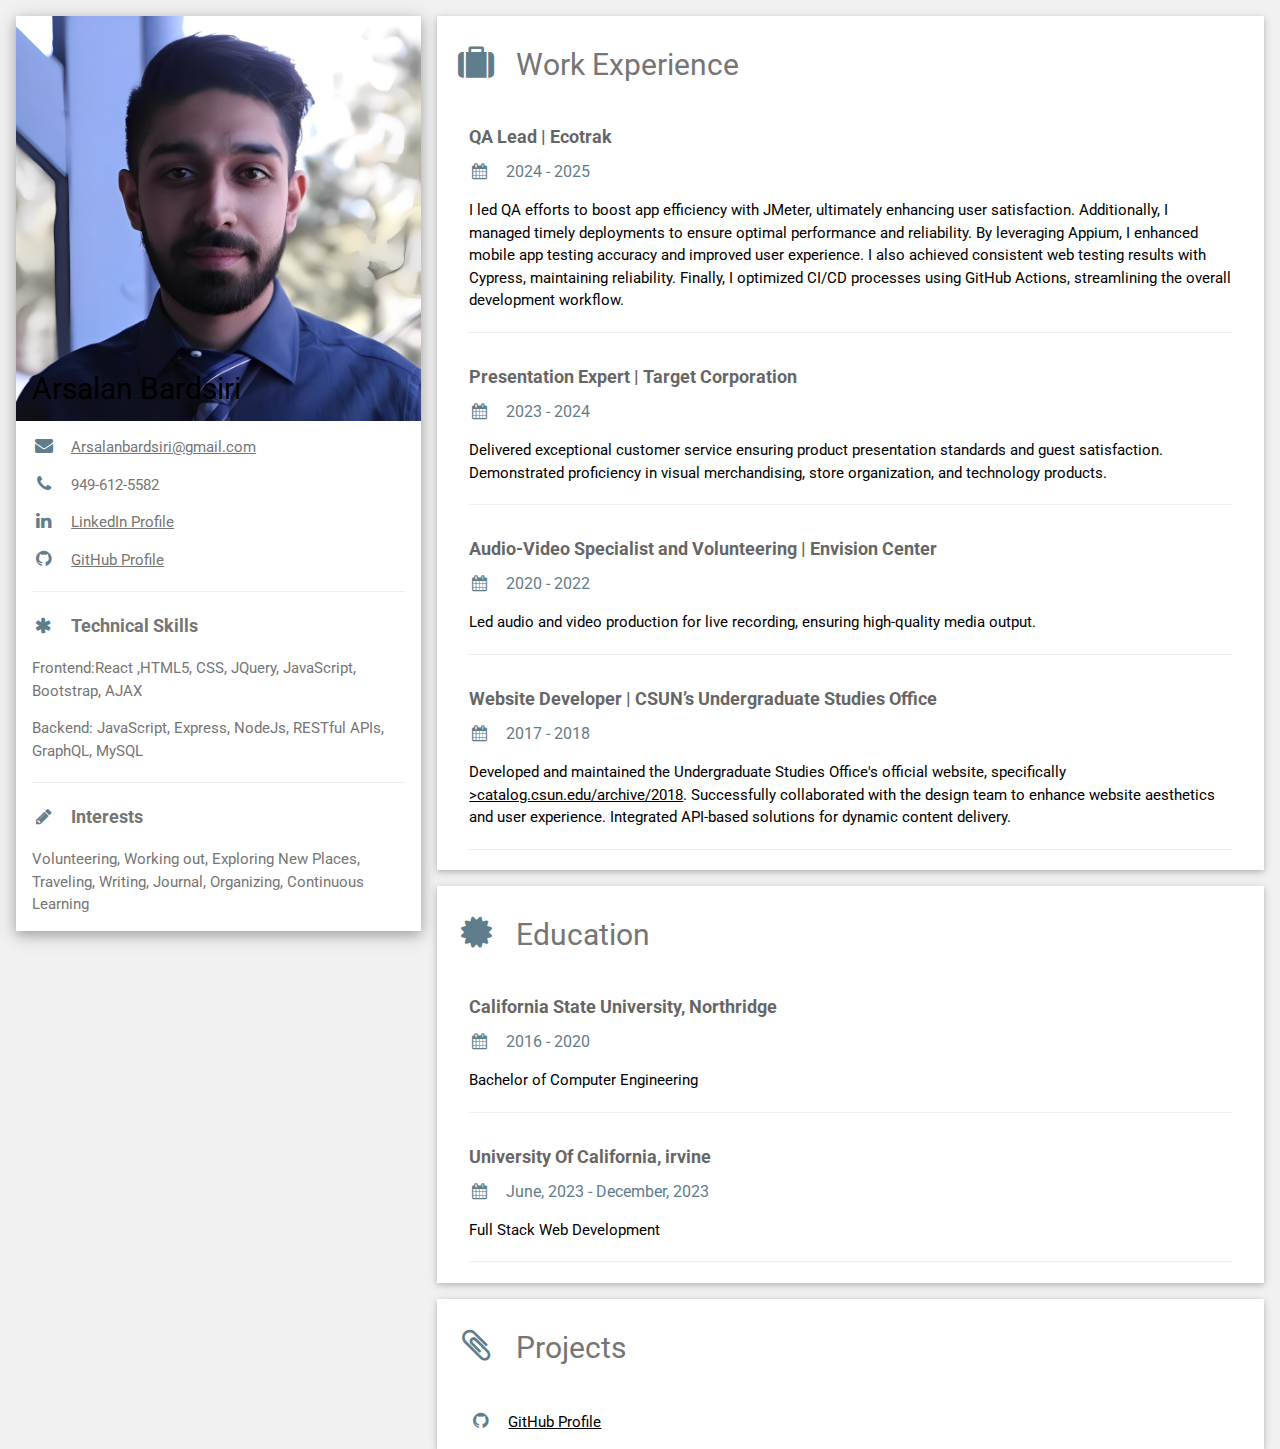
==== commit ab1123d0: "PDF Again." ====
--- a/resume.html
+++ b/resume.html
@@ -183,18 +183,7 @@
                 <b>California State University, Northridge</b>
               </h5>
               <h6 class="w3-text-blue-grey">
-                <i class="fa fa-calendar fa-fw w3-margin-right"></i>2016 - 2018,
-                2019 - 2020
-              </h6>
-              <p>Bachelor of Computer Engineering</p>
-              <hr />
-            </div>
-            <div class="w3-container">
-              <h5 class="w3-opacity">
-                <b>California State University, Fullerton</b>
-              </h5>
-              <h6 class="w3-text-blue-grey">
-                <i class="fa fa-calendar fa-fw w3-margin-right"></i>2018 - 2019
+                <i class="fa fa-calendar fa-fw w3-margin-right"></i>2016 - 2020
               </h6>
               <p>Bachelor of Computer Engineering</p>
               <hr />
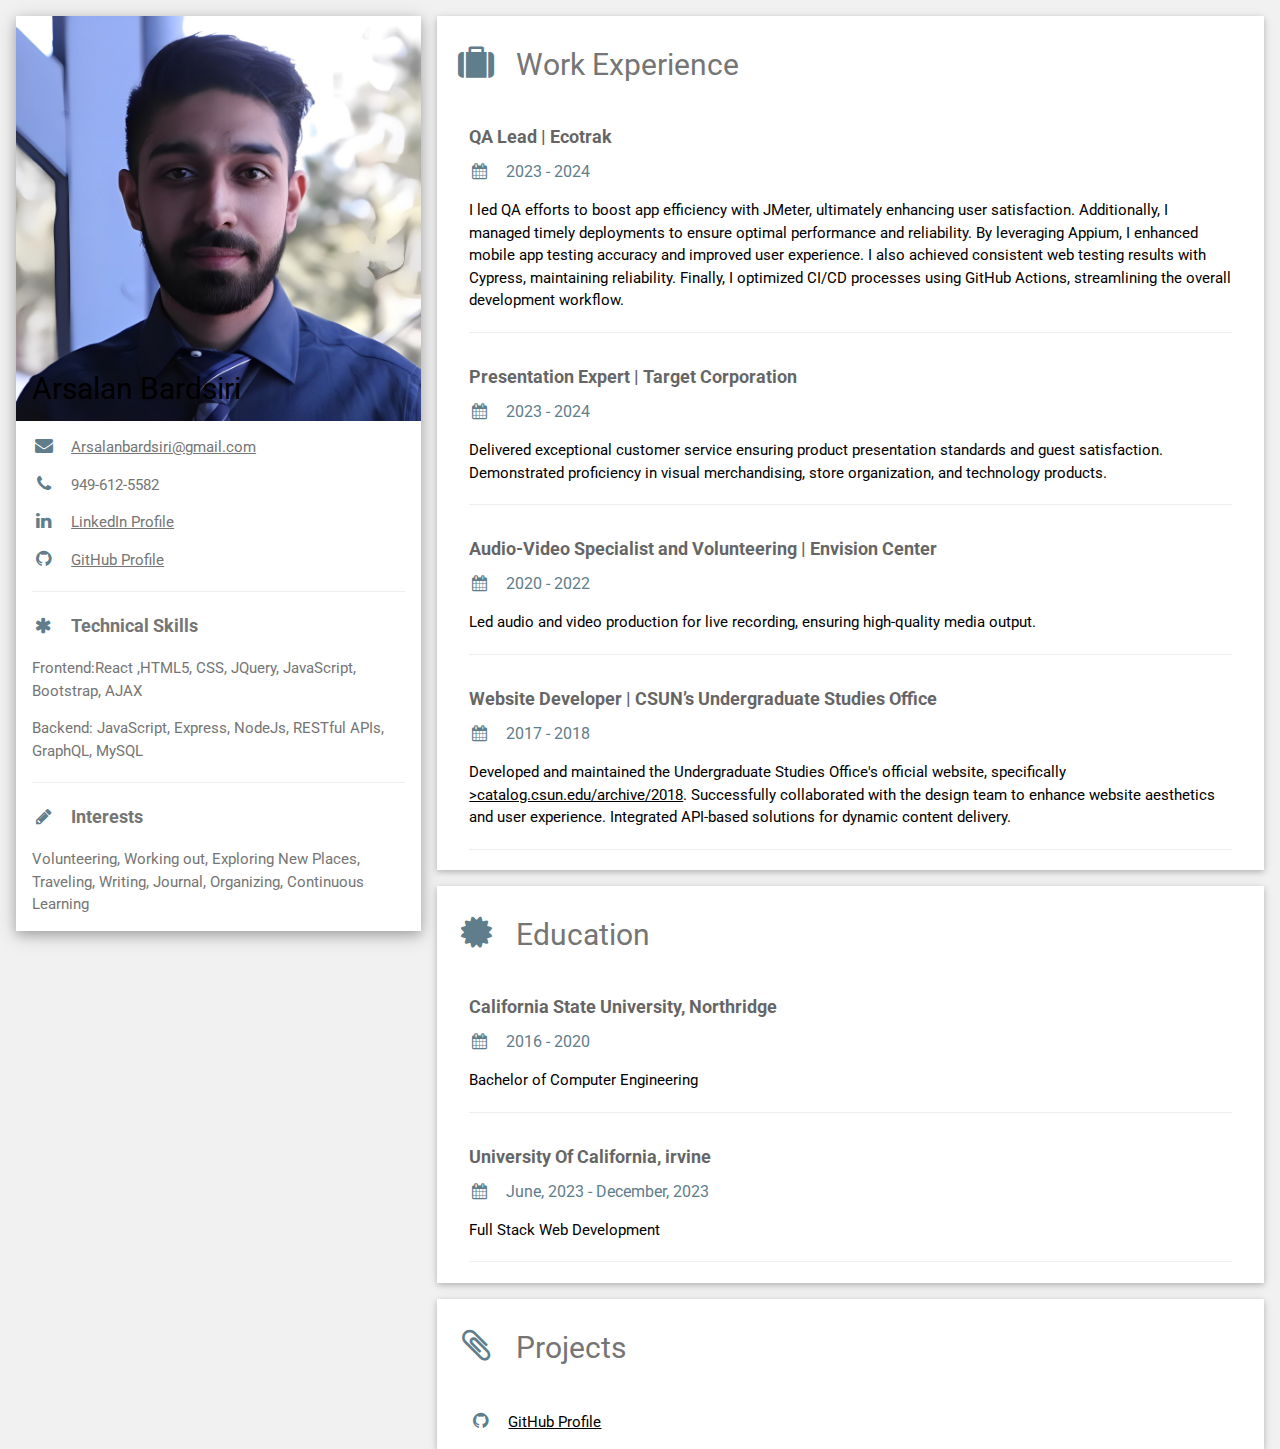
==== commit ab1ab4f5: "Correcting date on digtial resume." ====
--- a/resume.html
+++ b/resume.html
@@ -107,7 +107,7 @@
                 <b>QA Lead | Ecotrak</b>
               </h5>
               <h6 class="w3-text-blue-grey">
-                <i class="fa fa-calendar fa-fw w3-margin-right"></i>2024 - 2025
+                <i class="fa fa-calendar fa-fw w3-margin-right"></i>2023 - 2024
               </h6>
               <p>
                 I led QA efforts to boost app efficiency with JMeter, ultimately
